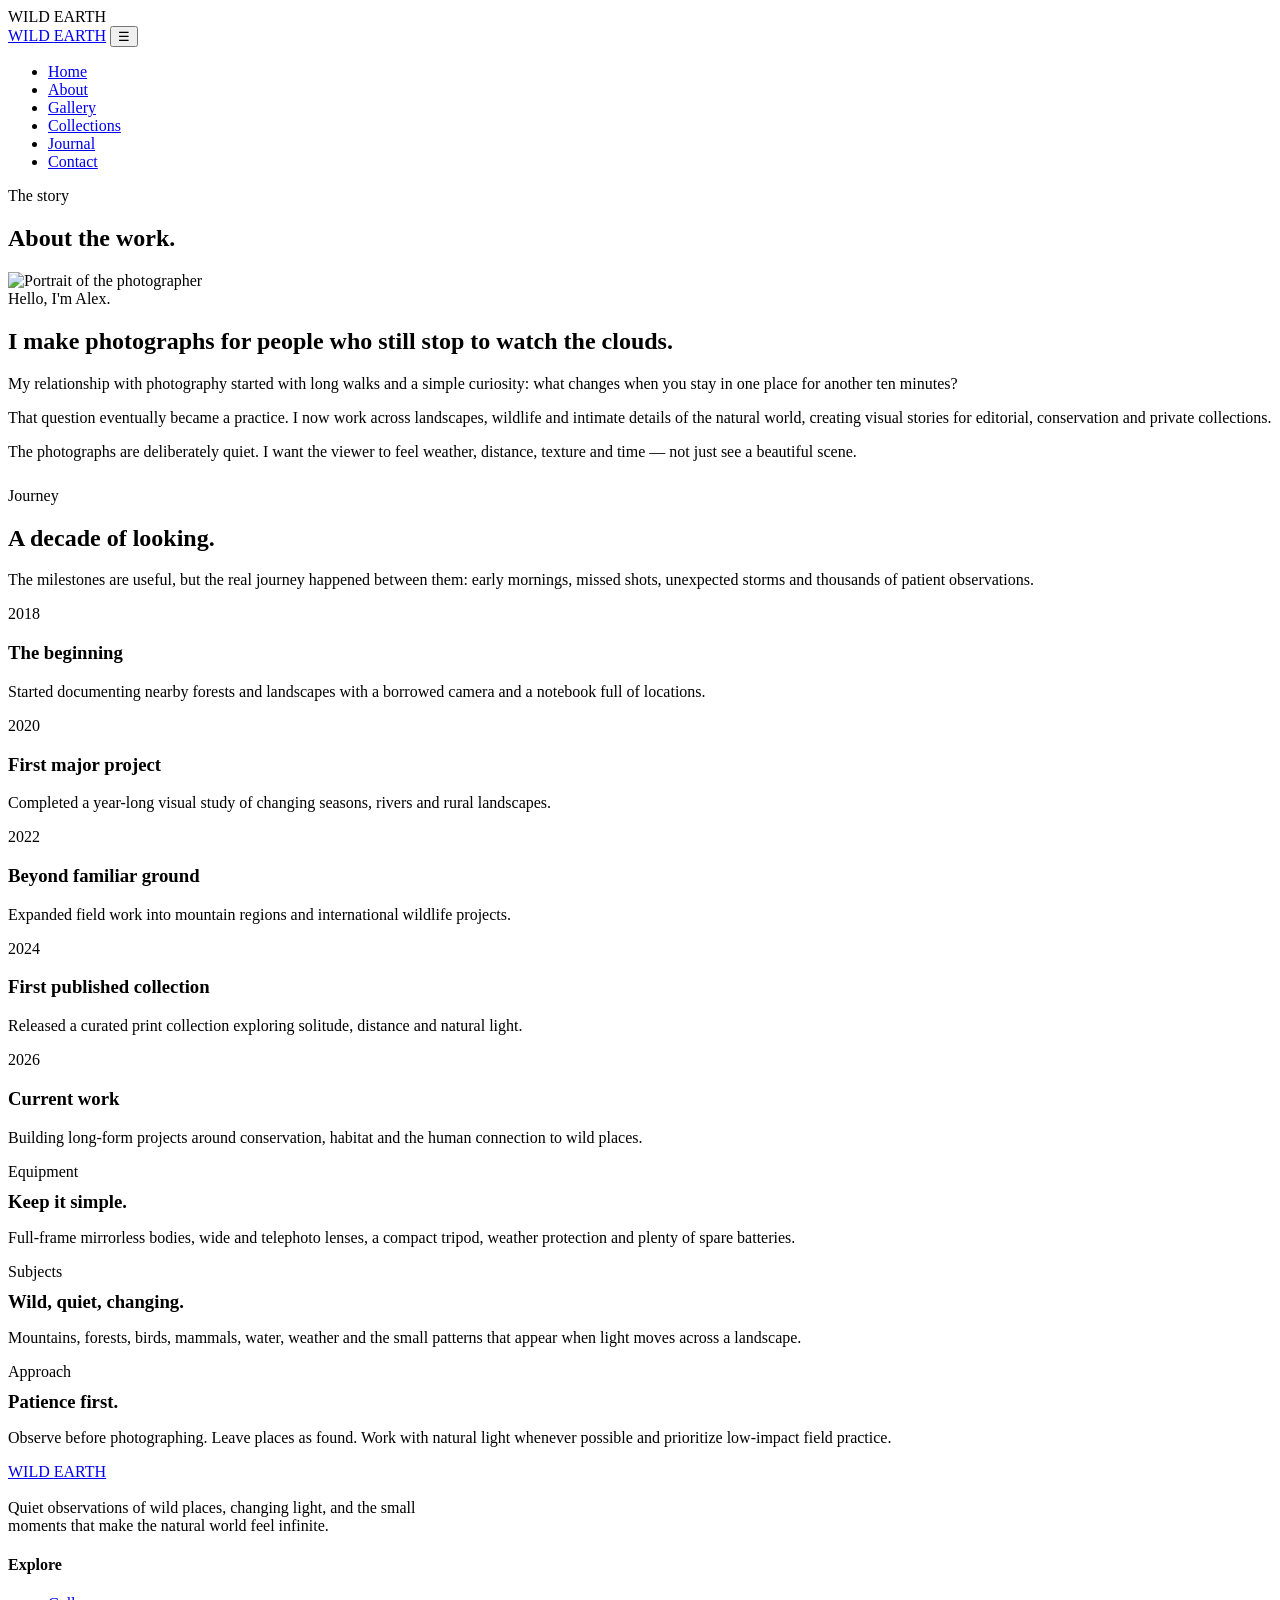
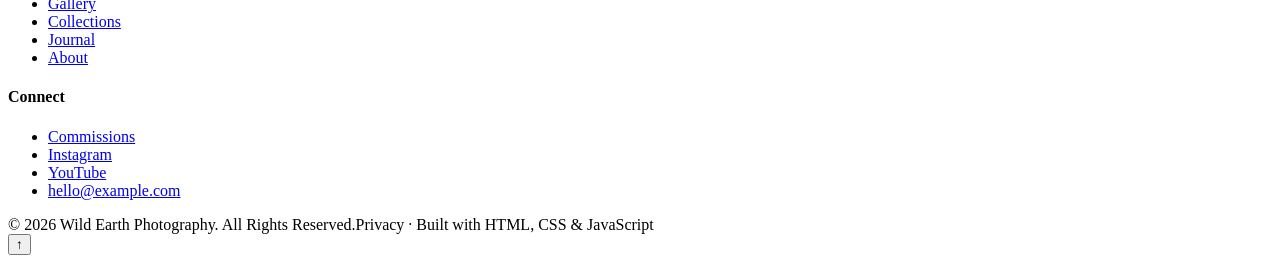
==== about.html @ 1a535c16 "Add files via upload" ====
<!doctype html>
<html lang="en">
<head>
<meta charset="utf-8">
<meta name="viewport" content="width=device-width, initial-scale=1">
<title>About — Wild Earth Photography</title>
<meta name="description" content="Wild Earth — cinematic nature photography portfolio, collections, stories and visual journeys.">
<meta name="keywords" content="nature photography, landscape photography, wildlife photography, nature photographer">
<meta name="theme-color" content="#0b0b0b">
<meta property="og:title" content="About — Wild Earth Photography">
<meta property="og:description" content="A cinematic collection of the natural world.">
<meta property="og:type" content="website">
<link rel="canonical" href="https://example.com/about.html">
<link rel="stylesheet" href="css/style.css">
</head>
<body>
<div class="loader"><div class="loader-mark">WILD <span>EARTH</span></div></div>
<div class="progress"></div><div class="cursor-dot"></div>
<header class="site-header"><div class="container nav">
<a class="logo" href="index.html">WILD <span>EARTH</span></a>
<button class="nav-toggle" aria-label="Open navigation">☰</button>
<nav><ul class="nav-links">
<li><a href="index.html">Home</a></li><li><a href="about.html">About</a></li><li><a href="gallery.html">Gallery</a></li>
<li><a href="collections.html">Collections</a></li><li><a href="journal.html">Journal</a></li><li><a href="contact.html">Contact</a></li>
</ul></nav></div></header>

<main>
<section class="page-hero" style="background-image:url('https://images.unsplash.com/photo-1464822759023-fed622ff2c3b?auto=format&fit=crop&w=2200&q=85')"><div class="container reveal"><div class="eyebrow">The story</div><h1>About the work.</h1></div></section>
<section class="section"><div class="container about-preview"><div class="about-image reveal"><img src="https://images.unsplash.com/photo-1500648767791-00dcc994a43e?auto=format&fit=crop&w=1000&q=85" alt="Portrait of the photographer"></div><div class="about-copy reveal"><div class="eyebrow kicker">Hello, I'm Alex.</div><h2>I make photographs for people who still stop to watch the clouds.</h2><p>My relationship with photography started with long walks and a simple curiosity: what changes when you stay in one place for another ten minutes?</p><p>That question eventually became a practice. I now work across landscapes, wildlife and intimate details of the natural world, creating visual stories for editorial, conservation and private collections.</p><p>The photographs are deliberately quiet. I want the viewer to feel weather, distance, texture and time — not just see a beautiful scene.</p></div></div></section>
<section class="section" style="padding-top:10px"><div class="container"><div class="section-head reveal"><div><div class="eyebrow">Journey</div><h2>A decade of looking.</h2></div><p>The milestones are useful, but the real journey happened between them: early mornings, missed shots, unexpected storms and thousands of patient observations.</p></div>
<div class="timeline">
<div class="timeline-item reveal"><div class="year">2018</div><h3>The beginning</h3><p>Started documenting nearby forests and landscapes with a borrowed camera and a notebook full of locations.</p></div>
<div class="timeline-item reveal"><div class="year">2020</div><h3>First major project</h3><p>Completed a year-long visual study of changing seasons, rivers and rural landscapes.</p></div>
<div class="timeline-item reveal"><div class="year">2022</div><h3>Beyond familiar ground</h3><p>Expanded field work into mountain regions and international wildlife projects.</p></div>
<div class="timeline-item reveal"><div class="year">2024</div><h3>First published collection</h3><p>Released a curated print collection exploring solitude, distance and natural light.</p></div>
<div class="timeline-item reveal"><div class="year">2026</div><h3>Current work</h3><p>Building long-form projects around conservation, habitat and the human connection to wild places.</p></div>
</div></div></section>
<section class="section" style="background:var(--surface)"><div class="container"><div class="grid-3">
<div class="reveal"><div class="eyebrow">Equipment</div><h3 style="margin:10px 0">Keep it simple.</h3><p>Full-frame mirrorless bodies, wide and telephoto lenses, a compact tripod, weather protection and plenty of spare batteries.</p></div>
<div class="reveal"><div class="eyebrow">Subjects</div><h3 style="margin:10px 0">Wild, quiet, changing.</h3><p>Mountains, forests, birds, mammals, water, weather and the small patterns that appear when light moves across a landscape.</p></div>
<div class="reveal"><div class="eyebrow">Approach</div><h3 style="margin:10px 0">Patience first.</h3><p>Observe before photographing. Leave places as found. Work with natural light whenever possible and prioritize low-impact field practice.</p></div>
</div></div></section>
</main>

<footer class="site-footer"><div class="container">
<div class="footer-top">
<div><a class="logo" href="index.html">WILD <span>EARTH</span></a><p style="margin-top:18px;max-width:430px">Quiet observations of wild places, changing light, and the small moments that make the natural world feel infinite.</p></div>
<div><h4>Explore</h4><ul class="footer-links"><li><a href="gallery.html">Gallery</a></li><li><a href="collections.html">Collections</a></li><li><a href="journal.html">Journal</a></li><li><a href="about.html">About</a></li></ul></div>
<div><h4>Connect</h4><ul class="footer-links"><li><a href="contact.html">Commissions</a></li><li><a href="https://instagram.com/" target="_blank" rel="noopener">Instagram</a></li><li><a href="https://youtube.com/" target="_blank" rel="noopener">YouTube</a></li><li><a href="mailto:hello@example.com">hello@example.com</a></li></ul></div>
</div>
<div class="footer-bottom"><span>© 2026 Wild Earth Photography. All Rights Reserved.</span><span>Privacy · Built with HTML, CSS & JavaScript</span></div>
</div></footer>
<button class="back-top" aria-label="Back to top">↑</button>
<script src="js/script.js"></script>
</body></html>
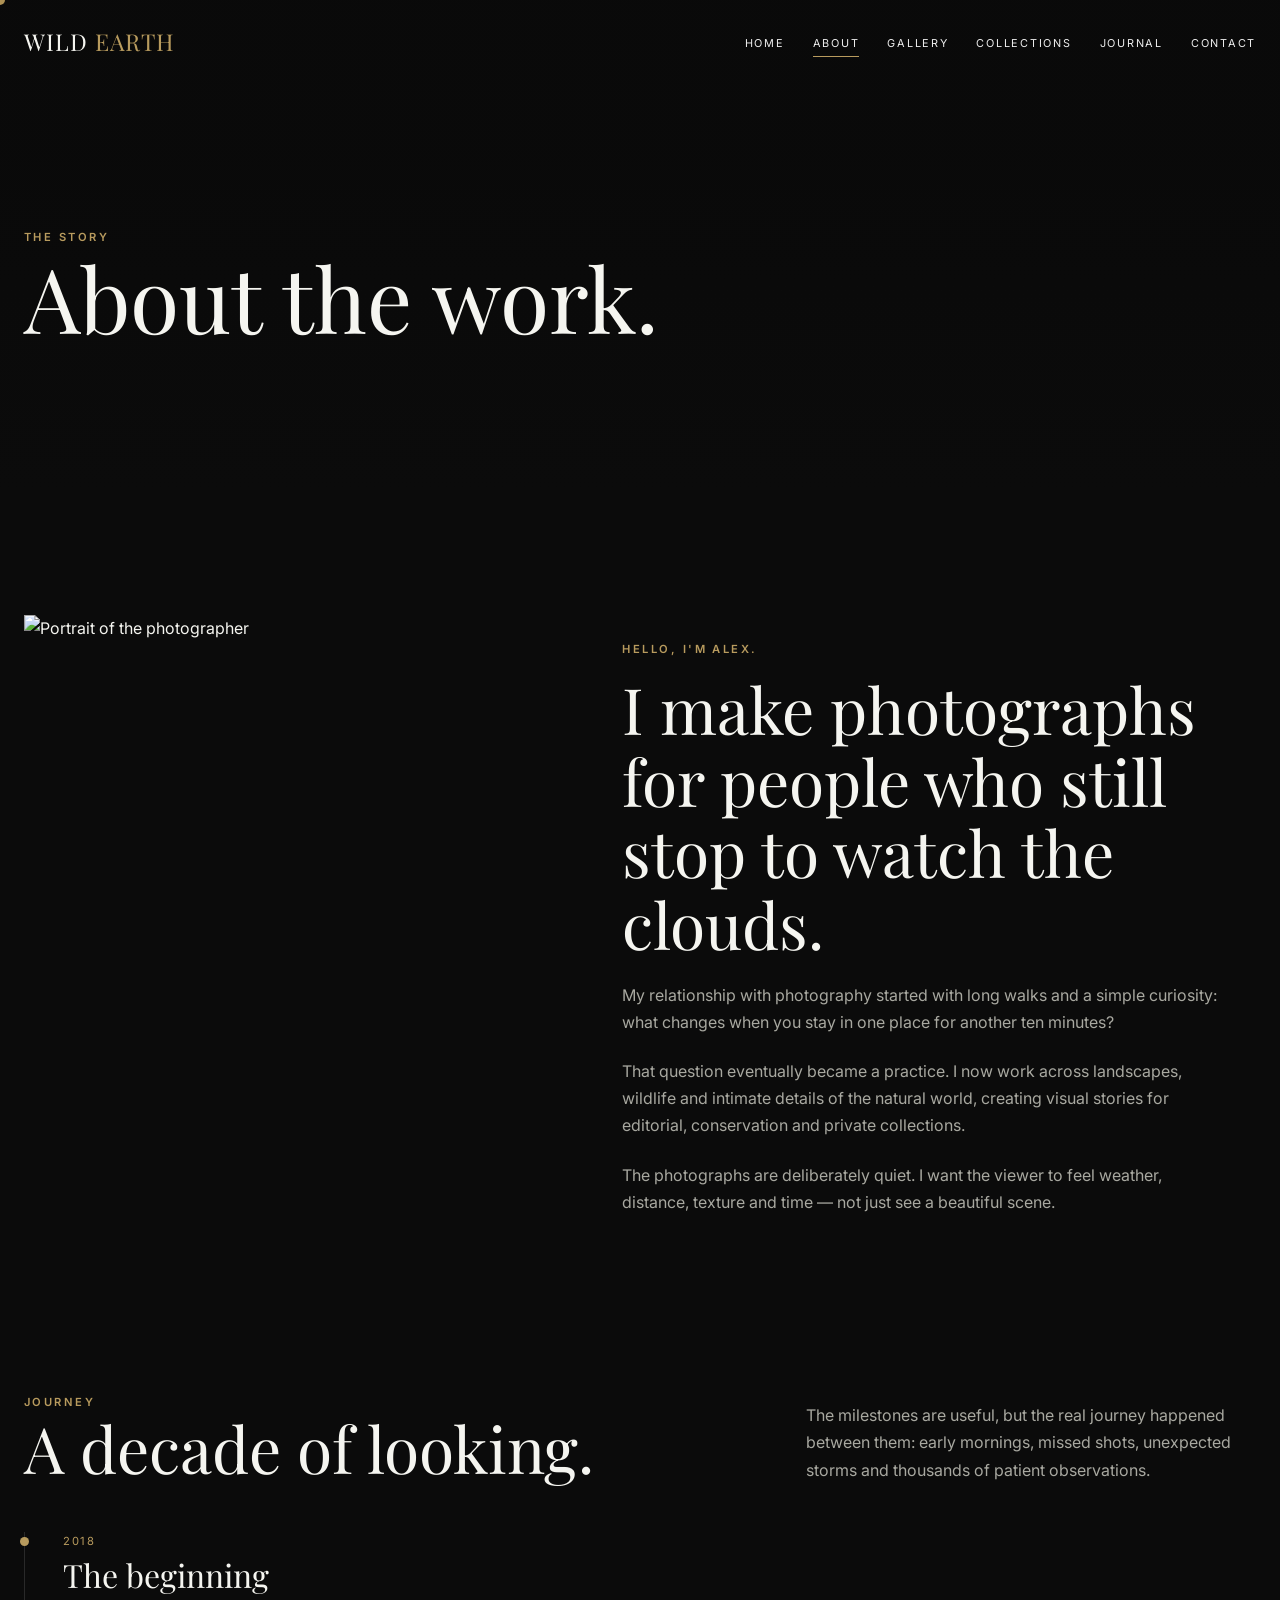
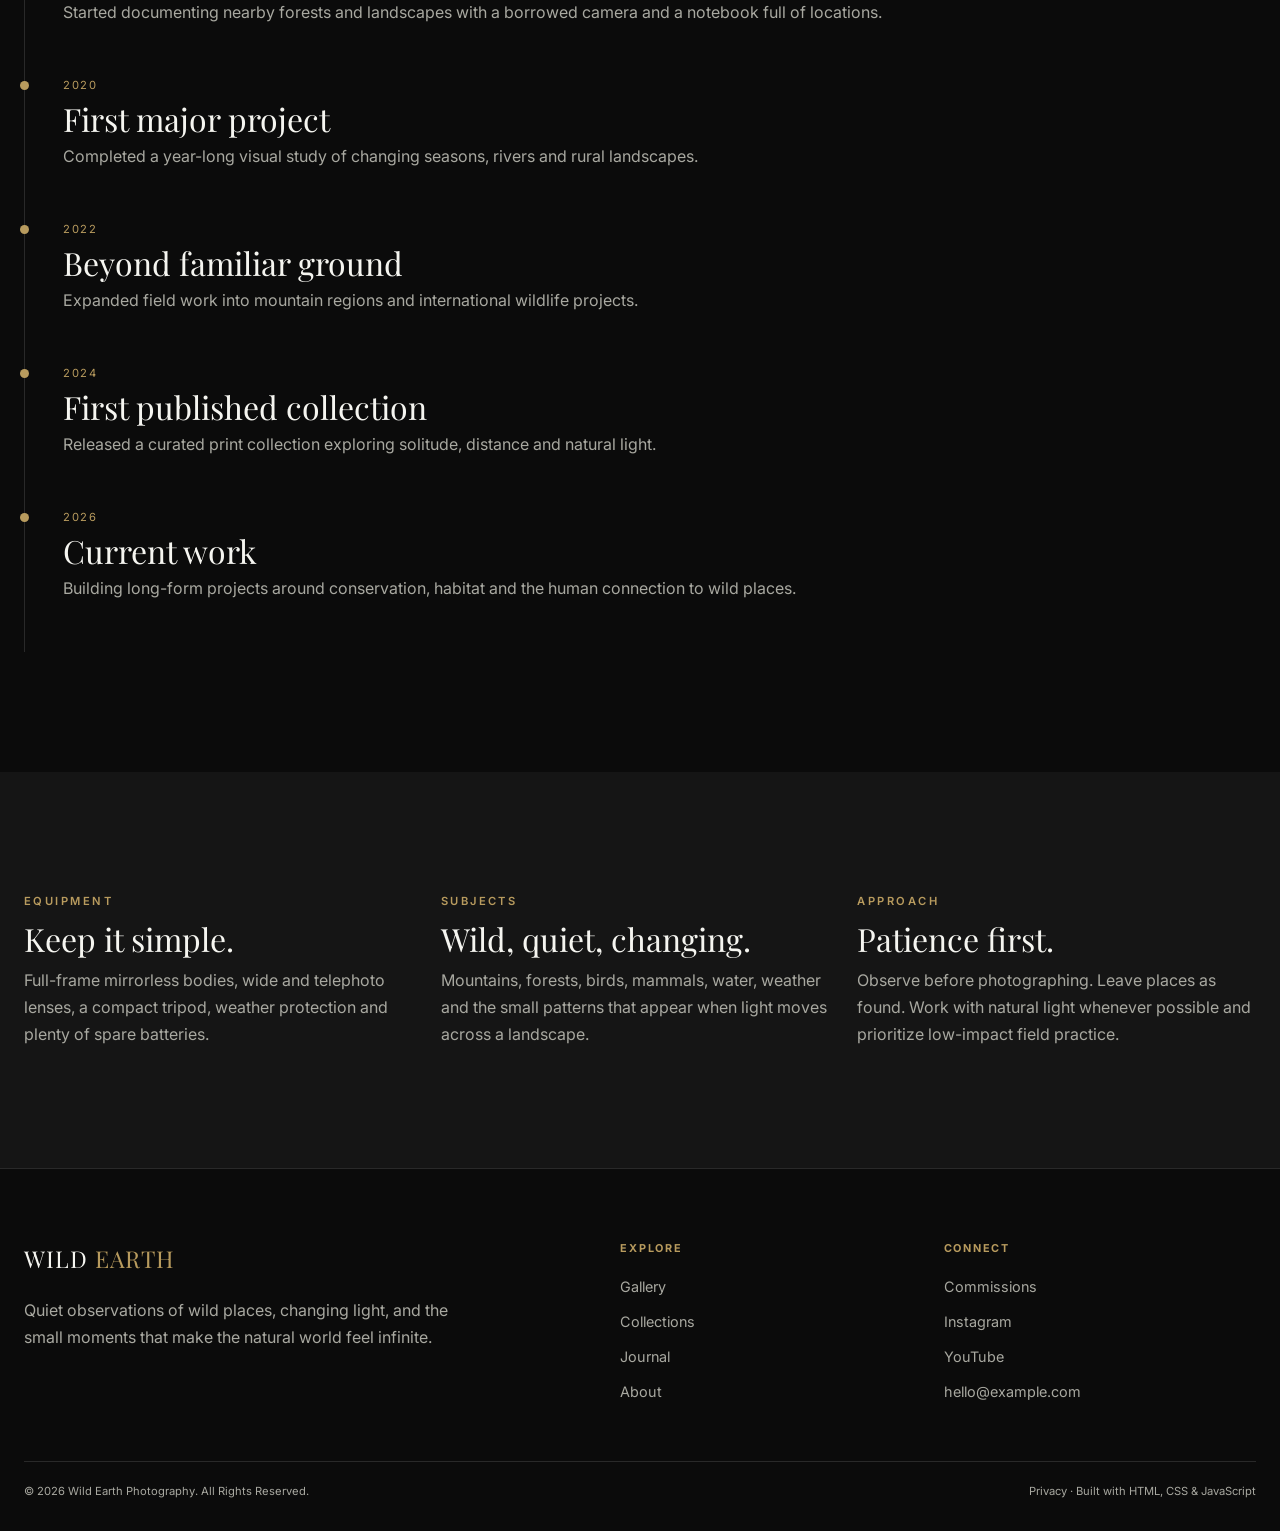
==== commit ee07d7f9: "Update Wild_Earth" ====
--- a/about.html
+++ b/about.html
@@ -25,8 +25,8 @@
 </ul></nav></div></header>
 
 <main>
-<section class="page-hero" style="background-image:url('https://images.unsplash.com/photo-1464822759023-fed622ff2c3b?auto=format&fit=crop&w=2200&q=85')"><div class="container reveal"><div class="eyebrow">The story</div><h1>About the work.</h1></div></section>
-<section class="section"><div class="container about-preview"><div class="about-image reveal"><img src="https://images.unsplash.com/photo-1500648767791-00dcc994a43e?auto=format&fit=crop&w=1000&q=85" alt="Portrait of the photographer"></div><div class="about-copy reveal"><div class="eyebrow kicker">Hello, I'm Alex.</div><h2>I make photographs for people who still stop to watch the clouds.</h2><p>My relationship with photography started with long walks and a simple curiosity: what changes when you stay in one place for another ten minutes?</p><p>That question eventually became a practice. I now work across landscapes, wildlife and intimate details of the natural world, creating visual stories for editorial, conservation and private collections.</p><p>The photographs are deliberately quiet. I want the viewer to feel weather, distance, texture and time — not just see a beautiful scene.</p></div></div></section>
+<section class="page-hero" style="background-image:url('https://i.pinimg.com/736x/6c/94/6e/6c946e0d1262cfc583e502eb43444e3b.jpg')"><div class="container reveal"><div class="eyebrow">The story</div><h1>About the work.</h1></div></section>
+<section class="section"><div class="container about-preview"><div class="about-image reveal"><img src="https://i.pinimg.com/736x/60/0a/a3/600aa38795af0172b5c17624b235c01a.jpg" alt="Portrait of the photographer"></div><div class="about-copy reveal"><div class="eyebrow kicker">Hello, I'm Alex.</div><h2>I make photographs for people who still stop to watch the clouds.</h2><p>My relationship with photography started with long walks and a simple curiosity: what changes when you stay in one place for another ten minutes?</p><p>That question eventually became a practice. I now work across landscapes, wildlife and intimate details of the natural world, creating visual stories for editorial, conservation and private collections.</p><p>The photographs are deliberately quiet. I want the viewer to feel weather, distance, texture and time — not just see a beautiful scene.</p></div></div></section>
 <section class="section" style="padding-top:10px"><div class="container"><div class="section-head reveal"><div><div class="eyebrow">Journey</div><h2>A decade of looking.</h2></div><p>The milestones are useful, but the real journey happened between them: early mornings, missed shots, unexpected storms and thousands of patient observations.</p></div>
 <div class="timeline">
 <div class="timeline-item reveal"><div class="year">2018</div><h3>The beginning</h3><p>Started documenting nearby forests and landscapes with a borrowed camera and a notebook full of locations.</p></div>
--- a/css/style.css
+++ b/css/style.css
@@ -0,0 +1,172 @@
+
+@import url('https://fonts.googleapis.com/css2?family=Inter:wght@300;400;500;600&family=Playfair+Display:wght@400;500;600&display=swap');
+
+:root{
+  --bg:#0b0b0b;--surface:#151515;--surface-2:#1b1b1b;--text:#f5f5f0;
+  --muted:#a8a8a0;--accent:#b89b5e;--line:rgba(255,255,255,.12);
+  --max:1240px;--ease:cubic-bezier(.22,1,.36,1);
+}
+*{box-sizing:border-box;margin:0;padding:0}
+html{scroll-behavior:smooth}
+body{background:var(--bg);color:var(--text);font-family:Inter,sans-serif;line-height:1.7;overflow-x:hidden}
+body.is-loading{overflow:hidden}
+a{color:inherit;text-decoration:none}
+button,input,textarea{font:inherit}
+button{cursor:pointer}
+img{display:block;width:100%;height:auto}
+::selection{background:var(--accent);color:#111}
+.container{width:min(calc(100% - 48px),var(--max));margin:auto}
+.serif{font-family:"Playfair Display",serif}
+.eyebrow{text-transform:uppercase;letter-spacing:.22em;font-size:.7rem;color:var(--accent);font-weight:600}
+.display{font-family:"Playfair Display",serif;font-weight:400;line-height:1.05;font-size:clamp(3.2rem,8vw,7.8rem)}
+h1,h2,h3{font-family:"Playfair Display",serif;font-weight:400;line-height:1.12}
+h2{font-size:clamp(2.3rem,5vw,4.7rem)}
+h3{font-size:clamp(1.4rem,2.5vw,2.1rem)}
+p{color:var(--muted)}
+.btn{display:inline-flex;align-items:center;gap:12px;border:1px solid rgba(255,255,255,.35);padding:13px 20px;text-transform:uppercase;letter-spacing:.13em;font-size:.68rem;transition:.35s var(--ease)}
+.btn:hover{background:var(--text);color:#111;border-color:var(--text);transform:translateY(-2px)}
+.btn.gold{border-color:var(--accent);color:var(--accent)}
+.btn.gold:hover{background:var(--accent);color:#111}
+.site-header{position:fixed;z-index:50;top:0;left:0;width:100%;padding:22px 0;transition:.4s var(--ease)}
+.site-header.scrolled{background:rgba(11,11,11,.88);backdrop-filter:blur(14px);padding:14px 0;border-bottom:1px solid var(--line)}
+.nav{display:flex;align-items:center;justify-content:space-between;gap:24px}
+.logo{font-family:"Playfair Display",serif;font-size:1.45rem;letter-spacing:.04em}
+.logo span{color:var(--accent)}
+.nav-links{display:flex;gap:28px;list-style:none}
+.nav-links a{font-size:.68rem;text-transform:uppercase;letter-spacing:.16em;color:#eee;position:relative}
+.nav-links a:after{content:"";position:absolute;left:0;bottom:-7px;width:0;height:1px;background:var(--accent);transition:.3s}
+.nav-links a:hover:after,.nav-links a.active:after{width:100%}
+.nav-toggle{display:none;background:none;border:0;color:var(--text);font-size:1.4rem}
+.hero{min-height:100vh;display:grid;place-items:center;position:relative;overflow:hidden;background:#111}
+.hero-bg{position:absolute;inset:-4%;background:url('https://i.pinimg.com/736x/e0/4c/37/e04c3716931de0244a2ba97bbfda2878.jpg') center/cover;transform:scale(1.04);will-change:transform}
+.hero:after{content:"";position:absolute;inset:0;background:linear-gradient(90deg,rgba(0,0,0,.72),rgba(0,0,0,.22) 65%,rgba(0,0,0,.48)),linear-gradient(0deg,rgba(0,0,0,.5),transparent 40%)}
+.hero-content{position:relative;z-index:2;width:min(100% - 48px,1240px);margin:auto;padding-top:80px}
+.hero-content p{max-width:570px;margin:26px 0 32px;font-size:1rem}
+.hero-actions{display:flex;gap:12px;flex-wrap:wrap}
+.scroll-cue{position:absolute;z-index:3;bottom:28px;left:50%;transform:translateX(-50%);display:flex;flex-direction:column;align-items:center;gap:9px;font-size:.62rem;letter-spacing:.2em;text-transform:uppercase;color:#ddd}
+.scroll-cue i{width:1px;height:58px;background:linear-gradient(var(--accent),transparent);animation:scrollLine 1.8s infinite}
+@keyframes scrollLine{0%,100%{opacity:.3;transform:scaleY(.6);transform-origin:top}50%{opacity:1;transform:scaleY(1)}}
+.section{padding:120px 0}
+.section-head{display:flex;justify-content:space-between;align-items:end;gap:30px;margin-bottom:48px}
+.section-head p{max-width:450px}
+.kicker{margin-bottom:14px}
+.feature-grid{display:grid;grid-template-columns:1.15fr .85fr;gap:18px}
+.photo-card{position:relative;overflow:hidden;min-height:480px;background:var(--surface)}
+.photo-card.tall{min-height:650px}
+.photo-card img{height:100%;object-fit:cover;transition:1s var(--ease)}
+.photo-card:hover img{transform:scale(1.06)}
+.photo-overlay{position:absolute;inset:auto 0 0;padding:70px 28px 26px;background:linear-gradient(transparent,rgba(0,0,0,.88))}
+.photo-overlay h3{margin:5px 0}
+.photo-meta{font-size:.72rem;color:#d3d3cb;letter-spacing:.08em}
+.grid-3{display:grid;grid-template-columns:repeat(3,1fr);gap:18px}
+.about-preview{display:grid;grid-template-columns:.9fr 1.1fr;gap:80px;align-items:center}
+.about-image{aspect-ratio:4/5;overflow:hidden}
+.about-image img{height:100%;object-fit:cover}
+.about-copy p{max-width:610px;margin:22px 0}
+.stats{display:grid;grid-template-columns:repeat(4,1fr);gap:20px;margin-top:42px}
+.stat{border-top:1px solid var(--line);padding-top:15px}
+.stat strong{display:block;font-family:"Playfair Display";font-size:2rem;color:var(--text)}
+.stat span{font-size:.68rem;text-transform:uppercase;letter-spacing:.12em;color:var(--muted)}
+.quote{padding:130px 0;text-align:center;background:linear-gradient(rgba(0,0,0,.5),rgba(0,0,0,.75)),url('https://i.pinimg.com/736x/1d/ee/b7/1deeb77bcb5a149e0e0429cfb009ba68.jpg') center/cover fixed}
+.quote blockquote{max-width:900px;margin:auto;font-family:"Playfair Display";font-size:clamp(2rem,4vw,4rem);line-height:1.18}
+.quote cite{display:block;margin-top:25px;font:600 .68rem Inter;text-transform:uppercase;letter-spacing:.2em;color:var(--accent)}
+.page-hero{min-height:55vh;display:grid;place-items:end;padding:150px 0 70px;position:relative;background-size:cover;background-position:center}
+.page-hero:after{content:"";position:absolute;inset:0;background:linear-gradient(0deg,var(--bg),rgba(0,0,0,.15) 70%)}
+.page-hero .container{position:relative;z-index:1}
+.page-hero h1{font-size:clamp(3rem,7vw,6rem)}
+.filter-bar{display:flex;flex-wrap:wrap;gap:8px;margin-bottom:32px}
+.filter-btn{background:none;border:1px solid var(--line);color:var(--muted);padding:9px 15px;font-size:.66rem;text-transform:uppercase;letter-spacing:.1em}
+.filter-btn.active,.filter-btn:hover{color:#111;background:var(--text);border-color:var(--text)}
+.masonry{columns:3 300px;column-gap:16px}
+.masonry-item{break-inside:avoid;margin:0 0 16px;position:relative;cursor:pointer;overflow:hidden;background:var(--surface)}
+.masonry-item img{transition:.8s var(--ease)}
+.masonry-item:hover img{transform:scale(1.04)}
+.masonry-caption{position:absolute;left:0;right:0;bottom:0;padding:50px 18px 16px;background:linear-gradient(transparent,rgba(0,0,0,.85));opacity:0;transform:translateY(8px);transition:.35s}
+.masonry-item:hover .masonry-caption{opacity:1;transform:none}
+.lightbox{position:fixed;inset:0;background:rgba(0,0,0,.96);z-index:100;display:none;align-items:center;justify-content:center;padding:40px}
+.lightbox.open{display:flex}
+.lightbox figure{max-width:min(1100px,90vw);max-height:90vh;display:flex;flex-direction:column;align-items:center}
+.lightbox img{max-height:76vh;width:auto;max-width:100%;object-fit:contain}
+.lightbox figcaption{text-align:center;margin-top:15px}
+.lightbox figcaption strong{display:block;font-family:"Playfair Display";font-size:1.35rem}
+.lightbox figcaption span{font-size:.68rem;color:var(--muted);letter-spacing:.1em}
+.lightbox button{position:absolute;background:none;border:0;color:#fff;font-size:2rem}
+.lb-close{top:22px;right:28px}.lb-prev{left:25px}.lb-next{right:25px}
+.lb-count{position:absolute;top:26px;left:28px;font-size:.7rem;color:var(--muted);letter-spacing:.15em}
+.collection-grid{display:grid;grid-template-columns:repeat(2,1fr);gap:20px}
+.collection-card{min-height:520px;position:relative;overflow:hidden}
+.collection-card img{height:100%;object-fit:cover;transition:1s var(--ease)}
+.collection-card:hover img{transform:scale(1.05)}
+.collection-content{position:absolute;inset:auto 0 0;padding:90px 30px 30px;background:linear-gradient(transparent,rgba(0,0,0,.92))}
+.collection-content p{max-width:500px;margin:10px 0 20px}
+.collection-content .eyebrow{margin-bottom:6px}
+.timeline{border-left:1px solid var(--line);margin-top:45px}
+.timeline-item{padding:0 0 50px 38px;position:relative}
+.timeline-item:before{content:"";position:absolute;left:-5px;top:5px;width:9px;height:9px;border-radius:50%;background:var(--accent)}
+.timeline-item .year{color:var(--accent);font-size:.7rem;letter-spacing:.15em;text-transform:uppercase}
+.timeline-item h3{margin:6px 0}
+.journal-grid{display:grid;grid-template-columns:repeat(3,1fr);gap:22px}
+.article-card{background:var(--surface);overflow:hidden}
+.article-card img{aspect-ratio:1.45;object-fit:cover;transition:.7s var(--ease)}
+.article-card:hover img{transform:scale(1.04)}
+.article-card .body{padding:22px}
+.article-card h3{margin:7px 0 10px}
+.article-card .date{font-size:.65rem;color:var(--accent);letter-spacing:.13em;text-transform:uppercase}
+.contact-grid{display:grid;grid-template-columns:.8fr 1.2fr;gap:80px}
+.contact-info>div{padding:22px 0;border-bottom:1px solid var(--line)}
+.contact-info strong{display:block;font-size:.7rem;text-transform:uppercase;letter-spacing:.15em;color:var(--accent);margin-bottom:6px}
+.form-grid{display:grid;grid-template-columns:1fr 1fr;gap:16px}
+.field{display:flex;flex-direction:column;gap:7px;margin-bottom:16px}
+.field.full{grid-column:1/-1}
+.field label{font-size:.68rem;text-transform:uppercase;letter-spacing:.12em;color:var(--muted)}
+.field input,.field textarea{background:var(--surface);border:1px solid var(--line);color:var(--text);padding:14px 15px;outline:none;transition:.25s}
+.field textarea{min-height:170px;resize:vertical}
+.field input:focus,.field textarea:focus{border-color:var(--accent)}
+.form-message{margin-top:15px;min-height:25px;color:var(--accent);font-size:.8rem}
+.newsletter{padding:90px 0;background:var(--surface)}
+.newsletter-inner{display:flex;align-items:center;justify-content:space-between;gap:40px}
+.newsletter form{display:flex;min-width:min(100%,500px)}
+.newsletter input{flex:1;background:transparent;border:1px solid var(--line);color:#fff;padding:14px 15px}
+.newsletter button{border:1px solid var(--accent);background:var(--accent);padding:0 20px}
+.social-grid{display:grid;grid-template-columns:repeat(6,1fr);gap:5px}
+.social-grid a{aspect-ratio:1;overflow:hidden;display:block}
+.social-grid img{height:100%;object-fit:cover;transition:.6s}
+.social-grid a:hover img{transform:scale(1.08)}
+.site-footer{padding:70px 0 30px;border-top:1px solid var(--line)}
+.footer-top{display:grid;grid-template-columns:1.4fr .7fr .8fr;gap:50px;padding-bottom:55px}
+.footer-top h4{font-size:.68rem;text-transform:uppercase;letter-spacing:.16em;color:var(--accent);margin-bottom:15px}
+.footer-links{list-style:none;display:grid;gap:8px}
+.footer-links a{color:var(--muted);font-size:.9rem}
+.footer-links a:hover{color:#fff}
+.footer-bottom{border-top:1px solid var(--line);padding-top:20px;display:flex;justify-content:space-between;gap:20px;color:var(--muted);font-size:.7rem}
+.back-top{position:fixed;right:20px;bottom:20px;width:44px;height:44px;border:1px solid var(--line);background:rgba(11,11,11,.8);color:#fff;z-index:40;opacity:0;pointer-events:none;transition:.3s}
+.back-top.show{opacity:1;pointer-events:auto}
+.progress{position:fixed;z-index:70;top:0;left:0;height:2px;width:0;background:var(--accent)}
+.reveal{opacity:0;transform:translateY(25px);transition:1s var(--ease)}
+.reveal.visible{opacity:1;transform:none}
+.loader{position:fixed;inset:0;z-index:200;background:var(--bg);display:grid;place-items:center;transition:.8s var(--ease)}
+.loader.hide{opacity:0;visibility:hidden}
+.loader-mark{font-family:"Playfair Display";font-size:2rem}
+.loader-mark span{color:var(--accent)}
+.cursor-dot{position:fixed;width:10px;height:10px;border-radius:50%;background:var(--accent);pointer-events:none;z-index:300;mix-blend-mode:difference;transform:translate(-50%,-50%);display:none}
+.article-hero{min-height:70vh;background-size:cover;background-position:center;display:grid;place-items:end;padding:150px 0 75px;position:relative}
+.article-hero:after{content:"";position:absolute;inset:0;background:linear-gradient(0deg,var(--bg),transparent 70%)}
+.article-hero .container{position:relative;z-index:1}
+.article-body{max-width:800px;margin:auto;padding:80px 0}
+.article-body p{font-size:1.08rem;margin:0 0 24px}
+.article-body img{margin:35px 0}
+@media(max-width:900px){
+  .nav-toggle{display:block}.nav-links{position:absolute;top:100%;left:0;right:0;background:rgba(11,11,11,.98);display:none;flex-direction:column;padding:24px}.nav-links.open{display:flex}
+  .feature-grid,.about-preview,.contact-grid{grid-template-columns:1fr;gap:40px}.grid-3,.journal-grid{grid-template-columns:1fr 1fr}
+  .collection-grid{grid-template-columns:1fr}.footer-top{grid-template-columns:1fr 1fr}.social-grid{grid-template-columns:repeat(3,1fr)}
+  .stats{grid-template-columns:1fr 1fr}.newsletter-inner{flex-direction:column;align-items:flex-start}
+}
+@media(max-width:600px){
+  .container,.hero-content{width:min(calc(100% - 30px),1240px)}.section{padding:80px 0}
+  .section-head{display:block}.section-head p{margin-top:15px}.grid-3,.journal-grid{grid-template-columns:1fr}
+  .photo-card,.photo-card.tall{min-height:460px}.footer-top{grid-template-columns:1fr}.footer-bottom{display:block}
+  .footer-bottom>*+*{margin-top:8px}.form-grid{grid-template-columns:1fr}.field.full{grid-column:auto}
+  .newsletter form{width:100%}.lightbox{padding:20px}.lb-prev{left:10px}.lb-next{right:10px}
+}
+@media(pointer:fine){.cursor-dot{display:block}}
+@media(prefers-reduced-motion:reduce){*,*:before,*:after{scroll-behavior:auto!important;animation:none!important;transition:none!important}}
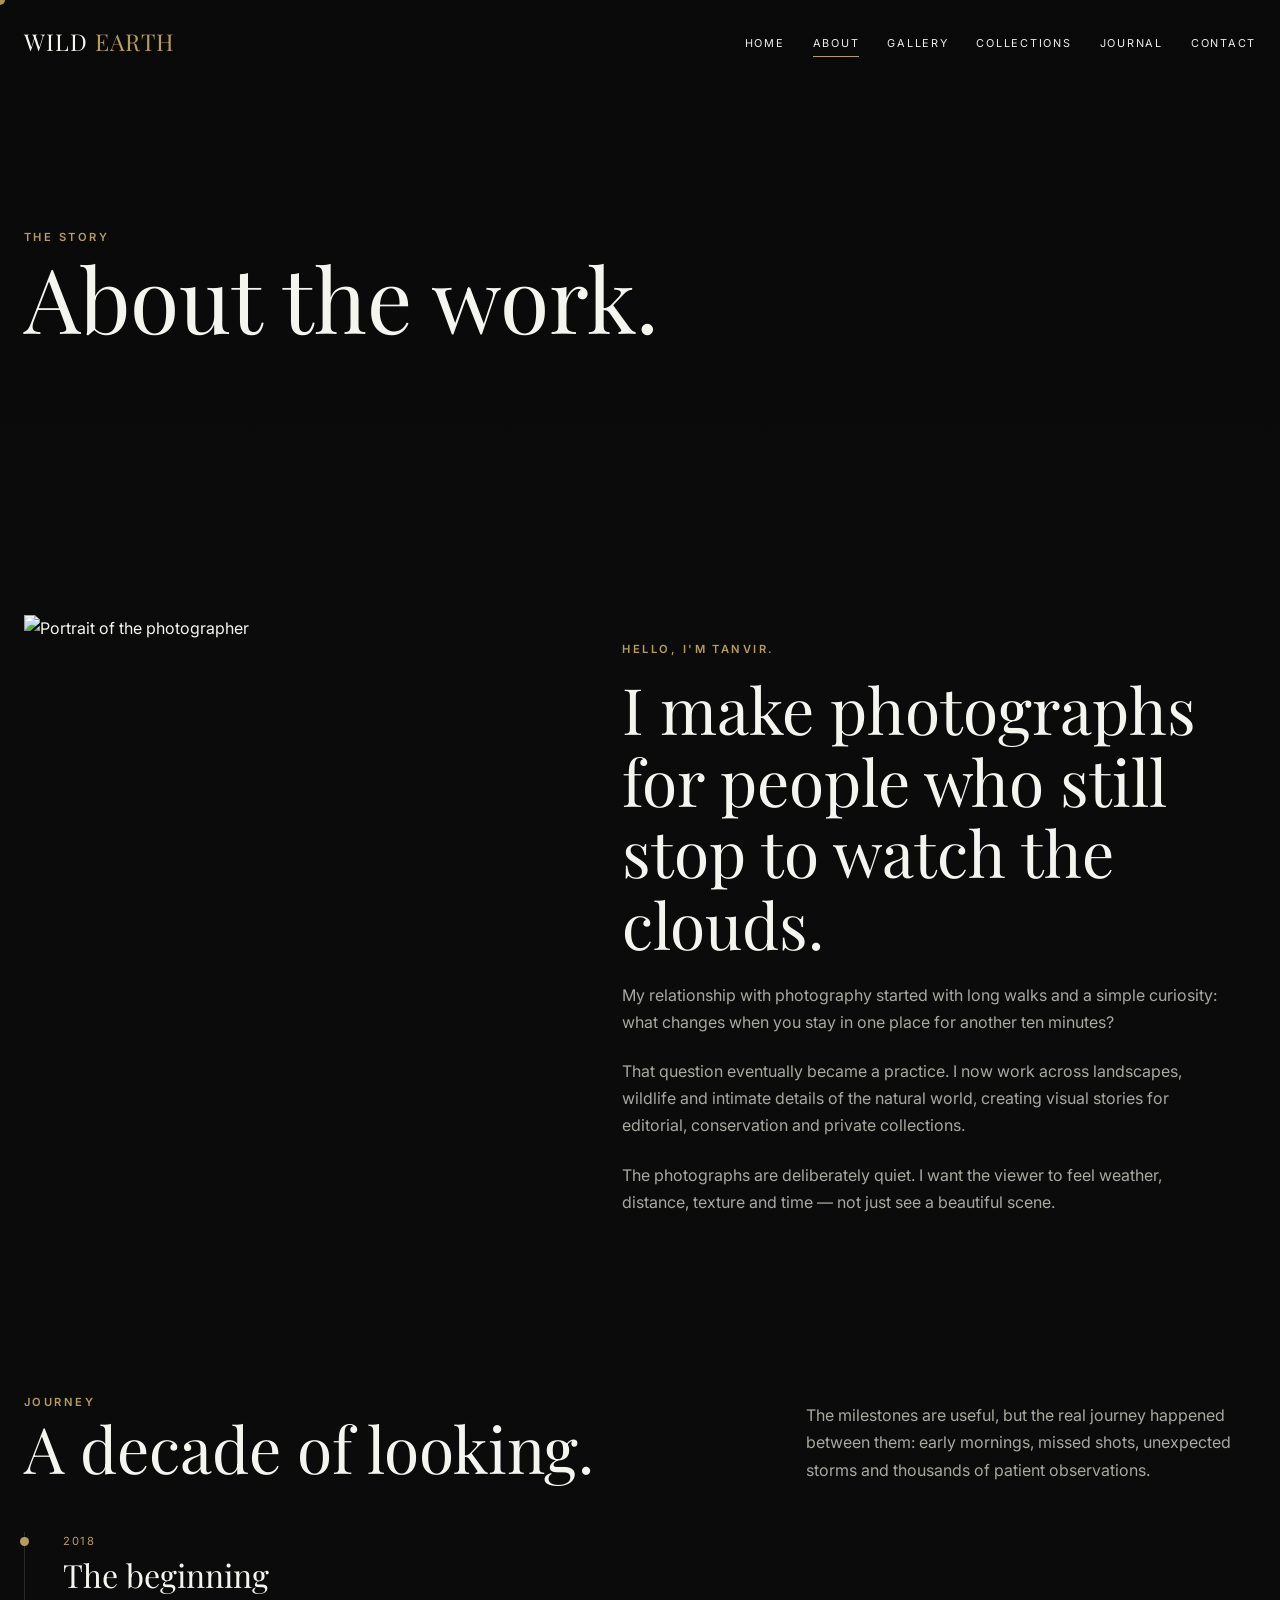
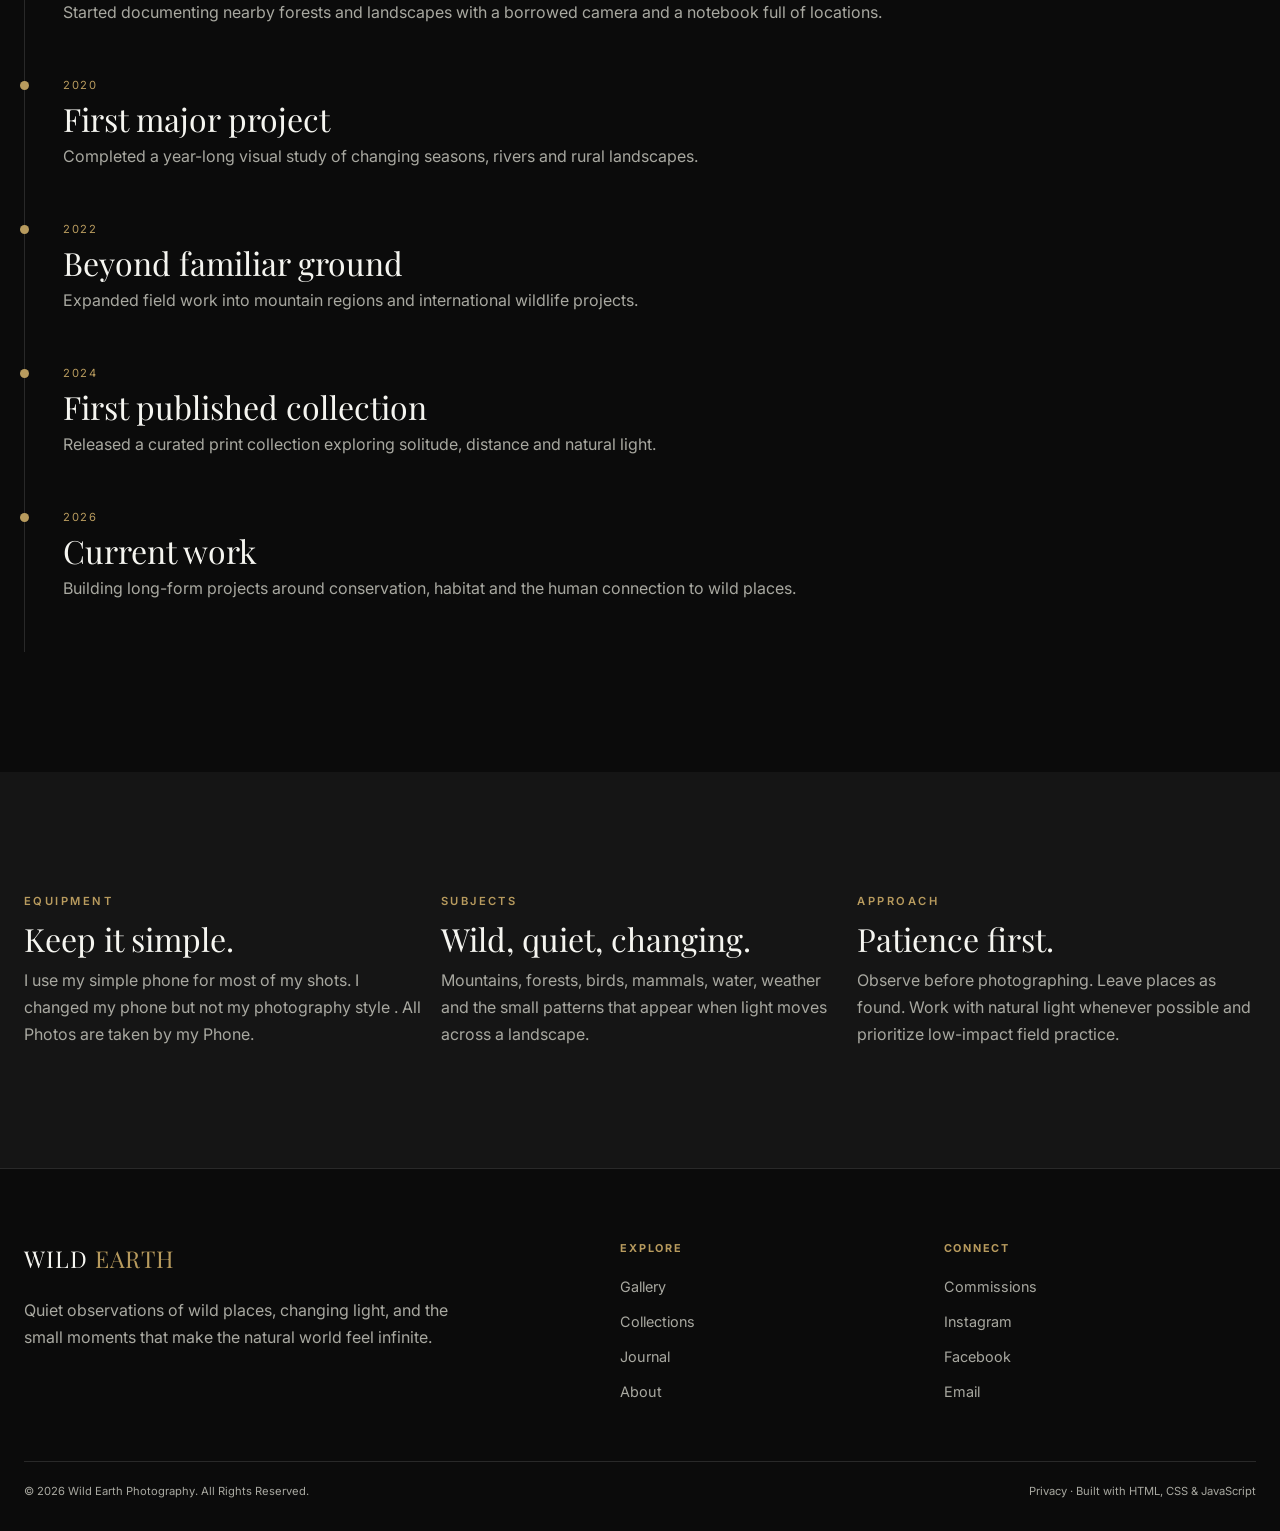
==== commit 273cd0a0: "Update Wild_Earth" ====
--- a/about.html
+++ b/about.html
@@ -26,7 +26,7 @@
 
 <main>
 <section class="page-hero" style="background-image:url('https://i.pinimg.com/736x/6c/94/6e/6c946e0d1262cfc583e502eb43444e3b.jpg')"><div class="container reveal"><div class="eyebrow">The story</div><h1>About the work.</h1></div></section>
-<section class="section"><div class="container about-preview"><div class="about-image reveal"><img src="https://i.pinimg.com/736x/60/0a/a3/600aa38795af0172b5c17624b235c01a.jpg" alt="Portrait of the photographer"></div><div class="about-copy reveal"><div class="eyebrow kicker">Hello, I'm Alex.</div><h2>I make photographs for people who still stop to watch the clouds.</h2><p>My relationship with photography started with long walks and a simple curiosity: what changes when you stay in one place for another ten minutes?</p><p>That question eventually became a practice. I now work across landscapes, wildlife and intimate details of the natural world, creating visual stories for editorial, conservation and private collections.</p><p>The photographs are deliberately quiet. I want the viewer to feel weather, distance, texture and time — not just see a beautiful scene.</p></div></div></section>
+<section class="section"><div class="container about-preview"><div class="about-image reveal"><img src="https://i.pinimg.com/736x/60/0a/a3/600aa38795af0172b5c17624b235c01a.jpg" alt="Portrait of the photographer"></div><div class="about-copy reveal"><div class="eyebrow kicker">Hello, I'm Tanvir.</div><h2>I make photographs for people who still stop to watch the clouds.</h2><p>My relationship with photography started with long walks and a simple curiosity: what changes when you stay in one place for another ten minutes?</p><p>That question eventually became a practice. I now work across landscapes, wildlife and intimate details of the natural world, creating visual stories for editorial, conservation and private collections.</p><p>The photographs are deliberately quiet. I want the viewer to feel weather, distance, texture and time — not just see a beautiful scene.</p></div></div></section>
 <section class="section" style="padding-top:10px"><div class="container"><div class="section-head reveal"><div><div class="eyebrow">Journey</div><h2>A decade of looking.</h2></div><p>The milestones are useful, but the real journey happened between them: early mornings, missed shots, unexpected storms and thousands of patient observations.</p></div>
 <div class="timeline">
 <div class="timeline-item reveal"><div class="year">2018</div><h3>The beginning</h3><p>Started documenting nearby forests and landscapes with a borrowed camera and a notebook full of locations.</p></div>
@@ -36,7 +36,7 @@
 <div class="timeline-item reveal"><div class="year">2026</div><h3>Current work</h3><p>Building long-form projects around conservation, habitat and the human connection to wild places.</p></div>
 </div></div></section>
 <section class="section" style="background:var(--surface)"><div class="container"><div class="grid-3">
-<div class="reveal"><div class="eyebrow">Equipment</div><h3 style="margin:10px 0">Keep it simple.</h3><p>Full-frame mirrorless bodies, wide and telephoto lenses, a compact tripod, weather protection and plenty of spare batteries.</p></div>
+<div class="reveal"><div class="eyebrow">Equipment</div><h3 style="margin:10px 0">Keep it simple.</h3><p>I use my simple phone for most of my shots. I changed my phone but not my photography style . All Photos are taken by my Phone.</p></div>
 <div class="reveal"><div class="eyebrow">Subjects</div><h3 style="margin:10px 0">Wild, quiet, changing.</h3><p>Mountains, forests, birds, mammals, water, weather and the small patterns that appear when light moves across a landscape.</p></div>
 <div class="reveal"><div class="eyebrow">Approach</div><h3 style="margin:10px 0">Patience first.</h3><p>Observe before photographing. Leave places as found. Work with natural light whenever possible and prioritize low-impact field practice.</p></div>
 </div></div></section>
@@ -46,7 +46,7 @@
 <div class="footer-top">
 <div><a class="logo" href="index.html">WILD <span>EARTH</span></a><p style="margin-top:18px;max-width:430px">Quiet observations of wild places, changing light, and the small moments that make the natural world feel infinite.</p></div>
 <div><h4>Explore</h4><ul class="footer-links"><li><a href="gallery.html">Gallery</a></li><li><a href="collections.html">Collections</a></li><li><a href="journal.html">Journal</a></li><li><a href="about.html">About</a></li></ul></div>
-<div><h4>Connect</h4><ul class="footer-links"><li><a href="contact.html">Commissions</a></li><li><a href="https://instagram.com/" target="_blank" rel="noopener">Instagram</a></li><li><a href="https://youtube.com/" target="_blank" rel="noopener">YouTube</a></li><li><a href="mailto:hello@example.com">hello@example.com</a></li></ul></div>
+<div><h4>Connect</h4><ul class="footer-links"><li><a href="contact.html">Commissions</a></li><li><a href="https://www.instagram.com/t_h_z__02/?__pwa=1" target="_blank" rel="noopener">Instagram</a></li><li><a href="https://facebook.com/mdtanvirhasanzim13" target="_blank" rel="noopener">Facebook</a></li><li><a href="mailto:mdtanvirhasanzim13@gmail.com">Email</a></li></ul></div>
 </div>
 <div class="footer-bottom"><span>© 2026 Wild Earth Photography. All Rights Reserved.</span><span>Privacy · Built with HTML, CSS & JavaScript</span></div>
 </div></footer>
